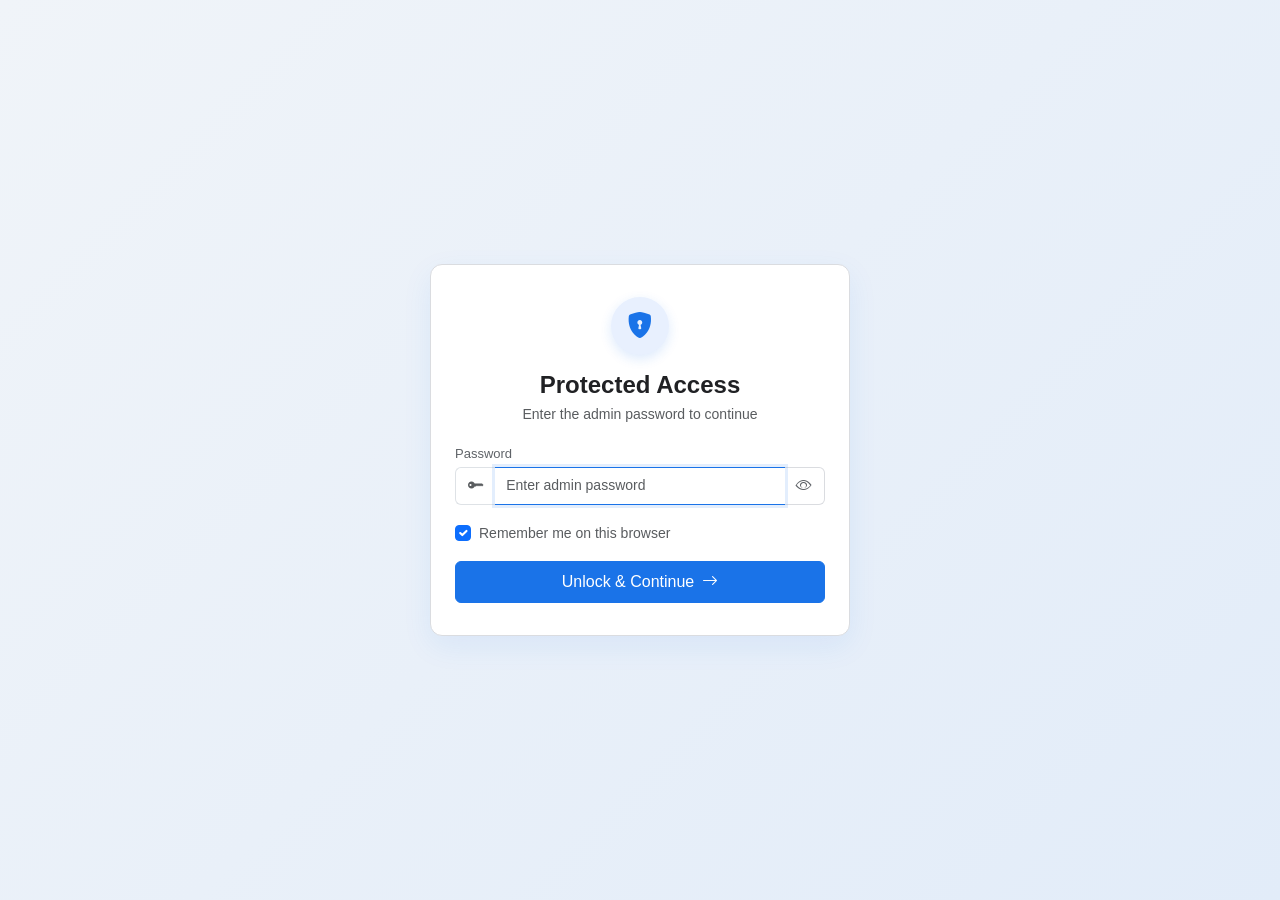
==== preview.html @ 66d14f68 "first commit" ====
<!DOCTYPE html>
<html lang="en">
<head>
    <meta charset="UTF-8">
    <meta name="viewport" content="width=device-width, initial-scale=1.0">
    <title>Quotation Preview</title>
    <link rel="stylesheet" href="https://cdn.jsdelivr.net/npm/bootstrap@5.3.3/dist/css/bootstrap.min.css">
    <link rel="stylesheet" href="https://cdn.jsdelivr.net/npm/bootstrap-icons@1.11.3/font/bootstrap-icons.css">
    <link rel="stylesheet" href="css/style.css">
    <!-- Immediate Authentication Check -->
    <script src="js/auth.js"></script>
</head>
<body class="preview-page">

    <!-- Toolbar (hidden in print) -->
    <div class="preview-toolbar no-print">
        <div class="container d-flex justify-content-center gap-2">
            <button class="btn btn-primary" id="printBtn">
                <i class="bi bi-printer"></i> Print / Save as PDF
            </button>
            <a href="index.html" class="btn btn-outline-secondary">
                <i class="bi bi-arrow-left"></i> Back to Editor
            </a>
        </div>
    </div>

    <!-- A4 Paper -->
    <div class="quotation-paper" id="quotationPaper">

        <!-- Top row: Title + Label -->
        <div class="q-top-row">
            <div class="q-title" id="docType">QUOTATION</div>
            <div class="q-label" id="docLabel">ORIGINAL FOR RECIPIENT</div>
        </div>

        <!-- Company row -->
        <div class="q-company-row">
            <div>
                <div class="q-company-name" id="companyName"></div>
                <div class="q-company-details">
                    <div id="companyPan"></div>
                    <div>
                        <span id="companyMobile"></span>&nbsp;&nbsp;
                        <span id="companyEmail"></span>
                    </div>
                    <div id="companyWebsite"></div>
                </div>
            </div>
            <img id="companyLogo" class="q-logo" alt="Logo" style="display:none">
        </div>

        <hr class="q-sep">

        <!-- Quotation meta -->
        <div class="q-meta">
            <div><span class="q-meta-label">Quotation #</span><strong id="quotationNumber"></strong></div>
            <div><span class="q-meta-label">Quotation date</span><strong id="quotationDate"></strong></div>
            <div><span class="q-meta-label">Valid until</span><strong id="validityDate"></strong></div>
        </div>

        <!-- Customer -->
        <div class="q-customer">
            <div class="q-customer-label">Customer Details:</div>
            <div class="q-customer-name" id="customerName"></div>
        </div>

        <!-- Items table -->
        <table class="q-table">
            <thead>
                <tr>
                    <th style="width:28px; text-align:center">#</th>
                    <th>Item</th>
                    <th style="width:78px; text-align:right">MRP</th>
                    <th style="width:88px; text-align:center">Discount</th>
                    <th style="width:82px; text-align:right">Selling Price</th>
                    <th style="width:58px; text-align:center">Qty</th>
                    <th style="width:82px; text-align:right">Amount</th>
                </tr>
            </thead>
            <tbody id="itemsBody"></tbody>
        </table>

        <!-- Totals -->
        <div class="q-totals-wrapper">
            <table class="q-totals-tbl">
                <tr>
                    <td>Total MRP</td>
                    <td id="totalMRP"></td>
                </tr>
                <tr>
                    <td>Total Discount</td>
                    <td id="totalDiscount"></td>
                </tr>
                <tr class="grand">
                    <td>Total</td>
                    <td id="grandTotal"></td>
                </tr>
            </table>
        </div>

        <!-- Summary row -->
        <div class="q-summary">
            <span id="itemCount"></span>
            <span id="amountWords"></span>
        </div>

        <!-- Footer: UPI + Bank + Signature -->
        <div class="q-footer">
            <!-- UPI -->
            <div class="q-upi" id="upiSection" style="display:none">
                Pay using UPI:
                <img id="upiQr" alt="UPI QR">
            </div>

            <!-- Bank details -->
            <div class="q-bank">
                <div class="q-bank-title">Bank Details:</div>
                <table>
                    <tr><td>Bank:</td><td id="bankName"></td></tr>
                    <tr><td>Account Holder:</td><td id="accountHolder"></td></tr>
                    <tr><td>Account #:</td><td id="accountNumber"></td></tr>
                    <tr><td>IFSC Code:</td><td id="ifscCode"></td></tr>
                    <tr><td>Branch:</td><td id="branchName"></td></tr>
                </table>
            </div>

            <!-- Signature -->
            <div class="q-sig">
                <div class="sig-company" id="sigCompany"></div>
                <div class="sig-images">
                    <img id="signatureImg" alt="Signature" style="display:none">
                    <img id="stampImg" alt="Stamp" style="display:none">
                </div>
                <div class="sig-label">Authorized Signatory</div>
            </div>
        </div>

        <!-- Notes -->
        <div class="q-notes" id="notesSection" style="display:none">
            <strong>Notes:</strong>
            <div id="notesContent"></div>
        </div>

        <!-- Page end -->
        <div class="q-page-end">
            <span>Quotation generated digitally</span>
            <span id="footerQuotationNumber"></span>
        </div>
    </div>

    <script src="js/utils.js"></script>
    <script src="js/preview.js"></script>
</body>
</html>
---- css/style.css ----
/* ===== Variables ===== */
:root {
    --primary: #1a73e8;
    --primary-dark: #1557b0;
    --primary-light: #e8f0fe;
    --text-dark: #202124;
    --text-mid: #3c4043;
    --text-light: #5f6368;
    --border: #dadce0;
    --bg: #f8f9fa;
    --white: #ffffff;
}

/* ===== Base ===== */
body {
    font-family: -apple-system, BlinkMacSystemFont, 'Segoe UI', Roboto, Arial, sans-serif;
    background-color: var(--bg);
    color: var(--text-dark);
}

/* ===== Navbar ===== */
.navbar {
    background-color: var(--white) !important;
    border-bottom: 1px solid var(--border);
    padding: .6rem 0;
}
.navbar-brand {
    font-weight: 600;
    color: var(--primary) !important;
    font-size: 1.2rem;
    gap: .4rem;
    display: flex;
    align-items: center;
}
.nav-link {
    color: var(--text-light) !important;
    font-weight: 500;
    font-size: .9rem;
    padding: .45rem .9rem !important;
    border-radius: 6px;
    transition: .2s;
}
.nav-link:hover,
.nav-link.active {
    color: var(--primary) !important;
    background-color: var(--primary-light);
}

/* ===== Cards ===== */
.card {
    border: 1px solid var(--border);
    border-radius: 8px;
    box-shadow: none;
}
.card-header {
    background-color: var(--white);
    border-bottom: 1px solid var(--border);
    font-weight: 600;
    font-size: .9rem;
    padding: .75rem 1.1rem;
    color: var(--text-dark);
}

/* ===== Forms ===== */
.form-label {
    font-weight: 500;
    font-size: .8125rem;
    color: var(--text-light);
    margin-bottom: .2rem;
}
.form-control,
.form-select {
    border-color: var(--border);
    border-radius: 6px;
    font-size: .875rem;
    padding: .45rem .7rem;
}
.form-control:focus,
.form-select:focus {
    border-color: var(--primary);
    box-shadow: 0 0 0 3px rgba(26,115,232,.12);
}

/* ===== Buttons ===== */
.btn-primary {
    background-color: var(--primary);
    border-color: var(--primary);
    border-radius: 6px;
    font-weight: 500;
}
.btn-primary:hover {
    background-color: var(--primary-dark);
    border-color: var(--primary-dark);
}
.btn-outline-primary {
    color: var(--primary);
    border-color: var(--primary);
    border-radius: 6px;
}
.btn-outline-primary:hover {
    background-color: var(--primary);
    color: #fff;
}

/* ===== Page header ===== */
.page-header {
    padding: 1.2rem 0 .8rem;
}
.page-header h4 {
    font-weight: 600;
    font-size: 1.25rem;
    margin: 0;
    display: flex;
    align-items: center;
    gap: .5rem;
}

/* ===== Upload area ===== */
.upload-area {
    border: 2px dashed var(--border);
    border-radius: 8px;
    padding: 1.2rem;
    text-align: center;
    cursor: pointer;
    transition: .2s;
    background: var(--bg);
}
.upload-area:hover {
    border-color: var(--primary);
    background: var(--primary-light);
}
.upload-area i {
    font-size: 1.4rem;
    color: var(--text-light);
}
.upload-area p {
    margin: .35rem 0 0;
    font-size: .8rem;
    color: var(--text-light);
}
.image-preview {
    margin-top: .5rem;
}
.image-preview img {
    max-height: 80px;
    border-radius: 4px;
    border: 1px solid var(--border);
}

/* ===== Items table ===== */
.items-table {
    font-size: .85rem;
    margin: 0;
}
.items-table thead {
    background-color: var(--primary);
    color: #fff;
}
.items-table thead th {
    font-weight: 500;
    padding: .55rem .5rem;
    white-space: nowrap;
    border: none;
    font-size: .8rem;
}
.items-table tbody td {
    vertical-align: middle;
    padding: .45rem .4rem;
}

/* ===== Totals ===== */
.totals-section {
    background: var(--bg);
    border-radius: 8px;
    padding: .8rem 1rem;
    border: 1px solid var(--border);
}
.total-row {
    display: flex;
    justify-content: space-between;
    padding: .3rem 0;
    font-size: .875rem;
}
.total-row.grand-total {
    font-size: 1.1rem;
    font-weight: 700;
    border-top: 2px solid var(--primary);
    padding-top: .5rem;
    margin-top: .25rem;
    color: var(--primary);
}

/* ===== Settings Warning ===== */
.settings-warning {
    background: #fff3cd;
    border: 1px solid #ffecb5;
    border-radius: 8px;
    padding: .65rem 1rem;
    font-size: .875rem;
    display: flex;
    align-items: center;
    gap: .5rem;
}
.settings-warning i {
    color: #856404;
}

/* ===== Toast ===== */
.toast-container {
    z-index: 9999;
}

/* =======================================================
   PREVIEW PAGE
   ======================================================= */
.preview-page {
    background: #d0d0d0;
    min-height: 100vh;
    padding: 1.5rem 0 3rem;
}
.preview-toolbar {
    background: var(--white);
    border-bottom: 1px solid var(--border);
    padding: .65rem 0;
    position: sticky;
    top: 0;
    z-index: 100;
    margin-bottom: 1.5rem;
}

/* ===== A4 Paper ===== */
.quotation-paper {
    width: 210mm;
    min-height: 297mm;
    background: #fff;
    margin: 0 auto;
    padding: 14mm 16mm 10mm;
    box-shadow: 0 2px 12px rgba(0,0,0,.18);
    font-family: -apple-system, BlinkMacSystemFont, 'Segoe UI', Roboto, Arial, sans-serif;
    font-size: 9.5pt;
    color: #000;
    line-height: 1.5;
}

/* -- Header -- */
.q-top-row {
    display: flex;
    justify-content: space-between;
    align-items: baseline;
    margin-bottom: .15rem;
}
.q-title {
    font-size: 13pt;
    color: var(--primary);
    font-style: italic;
    font-weight: 600;
    letter-spacing: 3.5px;
    text-transform: uppercase;
}
.q-label {
    font-size: 8.5pt;
    color: #666;
    text-transform: uppercase;
    letter-spacing: .5px;
}
.q-company-row {
    display: flex;
    justify-content: space-between;
    align-items: flex-start;
    margin-bottom: .5rem;
}
.q-company-name {
    font-size: 15pt;
    font-weight: 700;
    margin-bottom: .1rem;
    color: #000;
}
.q-company-details {
    font-size: 8.5pt;
    color: #333;
    line-height: 1.7;
}
.q-logo {
    width: 68px;
    height: 68px;
    object-fit: contain;
    flex-shrink: 0;
}
.q-sep {
    border: none;
    border-top: 2px solid var(--primary);
    margin: .6rem 0;
}

/* -- Meta -- */
.q-meta {
    display: flex;
    gap: 2rem;
    font-size: 9pt;
    margin-bottom: .6rem;
    flex-wrap: wrap;
}
.q-meta strong {
    color: #000;
}

/* -- Customer -- */
.q-customer {
    margin-bottom: .7rem;
    font-size: 9pt;
}
.q-customer-label {
    color: var(--text-light);
    font-size: 8.5pt;
    margin-bottom: .1rem;
}
.q-customer-name {
    font-weight: 600;
    font-size: 9.5pt;
}

/* -- Table -- */
.q-table {
    width: 100%;
    border-collapse: collapse;
    font-size: 8.5pt;
}
.q-table thead {
    background: var(--primary);
    color: #fff;
}
.q-table thead th {
    padding: 5px 7px;
    font-weight: 500;
    border: 1px solid var(--primary);
}
.q-table tbody td {
    padding: 6px 7px;
    border: 1px solid #ddd;
    vertical-align: top;
}
.q-table .desc-text {
    font-size: 8pt;
    color: #444;
    margin-top: 2px;
    line-height: 1.45;
}

/* -- Totals -- */
.q-totals-wrapper {
    display: flex;
    justify-content: flex-end;
    border: 1px solid #ddd;
    border-top: none;
}
.q-totals-tbl {
    min-width: 240px;
}
.q-totals-tbl td {
    padding: 3px 10px;
    font-size: 9pt;
}
.q-totals-tbl td:last-child {
    text-align: right;
    font-weight: 500;
}
.q-totals-tbl .grand td {
    font-size: 11.5pt;
    font-weight: 700;
    border-top: 1px solid #333;
    padding-top: 5px;
}

/* -- Summary row -- */
.q-summary {
    display: flex;
    justify-content: space-between;
    font-size: 8pt;
    border: 1px solid #ddd;
    border-top: none;
    padding: 3px 7px;
    background: #fafafa;
    flex-wrap: wrap;
    gap: .25rem;
}

/* -- Footer -- */
.q-footer {
    display: flex;
    gap: .75rem;
    margin-top: 1.2rem;
    padding-top: .8rem;
    border-top: 1px solid #ddd;
    align-items: flex-start;
}
.q-upi {
    flex: 0 0 auto;
    font-size: 8pt;
    font-weight: 600;
}
.q-upi img {
    width: 75px;
    height: 75px;
    display: block;
    margin-top: 3px;
}
.q-bank {
    flex: 1;
    font-size: 8.5pt;
}
.q-bank-title {
    font-weight: 600;
    margin-bottom: 2px;
}
.q-bank table td {
    padding: 1px 6px 1px 0;
    vertical-align: top;
}
.q-bank table td:first-child {
    font-weight: 600;
    white-space: nowrap;
}
.q-sig {
    flex: 0 0 180px;
    text-align: right;
    font-size: 8.5pt;
}
.q-sig .sig-company {
    font-size: 8pt;
    color: #444;
    margin-bottom: .5rem;
}
.q-sig .sig-images {
    min-height: 40px;
    margin: .3rem 0;
}
.q-sig .sig-images img {
    max-height: 40px;
    vertical-align: bottom;
}
.q-sig .sig-images img + img {
    margin-left: .5rem;
}
.q-sig .sig-label {
    font-size: 8pt;
    font-style: italic;
    color: #555;
}

/* -- Notes -- */
.q-notes {
    margin-top: .8rem;
    font-size: 8pt;
    color: #333;
    line-height: 1.6;
}
.q-notes strong {
    display: block;
    margin-bottom: .15rem;
    font-size: 8.5pt;
}

/* -- Page bottom -- */
.q-page-end {
    font-size: 7.5pt;
    color: #888;
    margin-top: .7rem;
    padding-top: .4rem;
    border-top: 1px solid #e0e0e0;
    display: flex;
    justify-content: space-between;
}

/* =======================================================
   PRINT
   ======================================================= */
@media print {
    .preview-toolbar,
    .no-print {
        display: none !important;
    }
    body {
        background: #fff;
        margin: 0;
        padding: 0;
    }
    .preview-page {
        background: #fff;
        padding: 0;
    }
    .quotation-paper {
        box-shadow: none;
        margin: 0;
        padding: 8mm 10mm;
        width: 100%;
        min-height: auto;
    }
    @page {
        size: A4;
        margin: 5mm;
    }
}

/* =======================================================
   RESPONSIVE
   ======================================================= */
@media (max-width: 991px) {
    .quotation-paper {
        width: 100%;
        min-height: auto;
        padding: 5mm;
        font-size: 8.5pt;
    }
    .q-company-name { font-size: 12pt; }
    .q-logo { width: 50px; height: 50px; }
}

@media (max-width: 767px) {
    .quotation-paper {
        padding: 4mm;
        margin: 0 .5rem;
    }
    .q-meta {
        flex-direction: column;
        gap: .15rem;
    }
    .q-footer {
        flex-direction: column;
    }
    .q-sig {
        flex: none;
        text-align: left;
    }
    .q-summary {
        flex-direction: column;
    }
    .card-body {
        padding: .7rem;
    }
    .items-table {
        font-size: .75rem;
    }
}

@media (max-width: 575px) {
    .page-header h4 {
        font-size: 1.05rem;
    }
    .navbar-brand {
        font-size: 1rem;
    }
    .q-company-name { font-size: 11pt; }
    .q-totals-tbl .grand td { font-size: 10pt; }
}

/* =======================================================
   LOGIN & AUTH STYLES
   ======================================================= */
.login-body {
    min-height: 100vh;
    background: linear-gradient(135deg, #f0f4f9 0%, #e2ecf9 100%);
    display: flex;
    align-items: center;
    justify-content: center;
    padding: 1.5rem;
}

.login-card {
    width: 100%;
    max-width: 420px;
    background: var(--white);
    border: 1px solid var(--border);
    border-radius: 12px;
    box-shadow: 0 10px 30px rgba(26, 115, 232, 0.08);
    overflow: hidden;
}

.login-header {
    text-align: center;
    padding: 2rem 1.5rem 1rem;
}

.login-icon-badge {
    width: 58px;
    height: 58px;
    margin: 0 auto 1rem;
    background-color: var(--primary-light);
    color: var(--primary);
    border-radius: 50%;
    display: flex;
    align-items: center;
    justify-content: center;
    font-size: 1.6rem;
    box-shadow: 0 4px 12px rgba(26, 115, 232, 0.15);
}

.login-body-content {
    padding: 0 1.5rem 2rem;
}

.password-toggle-btn {
    border-color: var(--border);
    background: var(--white);
    color: var(--text-light);
}

.password-toggle-btn:hover {
    background: var(--bg);
    color: var(--text-dark);
}

.shake {
    animation: shakeAnim 0.4s ease-in-out;
}

@keyframes shakeAnim {
    0%, 100% { transform: translateX(0); }
    20%, 60% { transform: translateX(-8px); }
    40%, 80% { transform: translateX(8px); }
}

.nav-logout {
    color: #dc3545 !important;
}
.nav-logout:hover {
    background-color: #fee2e2 !important;
    color: #b02a37 !important;
}

/* =======================================================
   QUOTATION DOCUMENT DESIGN
   ======================================================= */
.quotation-paper {
    padding: 12mm 12mm 9mm;
    font-family: Arial, Helvetica, sans-serif;
    font-size: 9pt;
    line-height: 1.4;
    color: #17212b;
}
.q-top-row {
    align-items: center;
    margin-bottom: 2mm;
}
.q-title {
    font-size: 15pt;
    font-style: normal;
    font-weight: 700;
    letter-spacing: 2.2px;
}
.q-label {
    color: #566273;
    font-size: 7.5pt;
    font-weight: 700;
    letter-spacing: .8px;
}
.q-company-row {
    align-items: center;
    margin-bottom: 3mm;
}
.q-company-name {
    font-size: 16pt;
    letter-spacing: -.25px;
    margin-bottom: 1mm;
}
.q-company-details {
    color: #394656;
    font-size: 8.25pt;
    line-height: 1.45;
}
.q-logo {
    width: 23mm;
    height: 23mm;
    padding: 1mm;
}
.q-sep {
    border-top: 1.5px solid var(--primary);
    margin: 3mm 0 4mm;
}
.q-meta {
    display: grid;
    grid-template-columns: 1.2fr 1fr 1fr;
    gap: 3mm;
    margin: 0 0 4mm;
    padding: 2.5mm 0;
    border-bottom: 1px solid #dbe2ea;
    font-size: 8.5pt;
}
.q-meta > div {
    min-width: 0;
}
.q-meta-label {
    display: block;
    margin-bottom: .5mm;
    color: #667386;
    font-size: 7pt;
    font-weight: 700;
    letter-spacing: .45px;
    text-transform: uppercase;
}
.q-meta strong {
    overflow-wrap: anywhere;
}
.q-customer {
    margin-bottom: 4mm;
    font-size: 8.5pt;
}
.q-customer-label {
    margin-bottom: 1mm;
    color: #667386;
    font-size: 7pt;
    font-weight: 700;
    letter-spacing: .45px;
    text-transform: uppercase;
}
.q-customer-name {
    font-size: 9pt;
}
.q-table {
    font-size: 8pt;
    line-height: 1.35;
}
.q-table thead {
    display: table-header-group;
    background: #f1f5fb;
    color: #17212b;
}
.q-table thead th {
    padding: 2mm 1.5mm;
    border: 0;
    border-top: 1.5px solid var(--primary);
    border-bottom: 1px solid var(--primary);
    font-size: 7.5pt;
    font-weight: 700;
    white-space: nowrap;
}
.q-table tbody tr:nth-child(even) {
    background: #f6f8fb;
}
.q-table tbody tr {
    break-inside: avoid;
    page-break-inside: avoid;
}
.q-table tbody td {
    padding: 2mm 1.5mm;
    border: 0;
    border-bottom: 1px solid #dce3eb;
    vertical-align: top;
}
.q-table tbody td:first-child {
    color: #536174;
}
.q-table tbody td:nth-last-child(-n+3) {
    white-space: nowrap;
}
.q-table .desc-text {
    margin-top: 1mm;
    color: #3f4b59;
    font-size: 7.6pt;
    line-height: 1.38;
}
.q-totals-wrapper {
    margin-top: 0;
    border: 0;
}
.q-totals-tbl {
    min-width: 67mm;
    border-bottom: 1px solid #aeb9c7;
}
.q-totals-tbl td {
    padding: 1.2mm 2mm;
    font-size: 8.25pt;
}
.q-totals-tbl td:first-child {
    color: #394656;
    font-weight: 600;
}
.q-totals-tbl .grand td {
    padding-top: 2mm;
    border-top: 1.5px solid #17212b;
    color: #17212b;
    font-size: 12pt;
}
.q-summary {
    gap: 1mm 5mm;
    padding: 2mm 0;
    border: 0;
    border-bottom: 1px solid #dce3eb;
    background: transparent;
    color: #4e5a69;
    font-size: 7.5pt;
}
#amountWords {
    text-align: right;
}
.q-footer {
    display: grid;
    grid-template-columns: 25mm minmax(55mm, 1fr) minmax(38mm, .8fr);
    gap: 5mm;
    margin-top: 4mm;
    padding-top: 3mm;
    border-top: 1px solid #cbd4df;
}
.q-upi,
.q-bank,
.q-sig {
    font-size: 7.7pt;
}
.q-upi {
    color: #253244;
    font-weight: 700;
}
.q-upi img {
    width: 23mm;
    height: 23mm;
    object-fit: contain;
}
.q-bank-title {
    margin-bottom: 1mm;
    color: #253244;
    font-size: 8.5pt;
}
.q-bank table {
    width: 100%;
}
.q-bank table td {
    padding: .5mm 1.5mm .5mm 0;
    overflow-wrap: anywhere;
}
.q-bank table td:first-child {
    color: #586576;
    font-weight: 600;
}
.q-sig {
    text-align: center;
}
.q-sig .sig-company {
    min-height: 6mm;
    margin-bottom: 1mm;
    color: #394656;
    font-size: 7.5pt;
}
.q-sig .sig-images {
    min-height: 13mm;
    margin: 1mm 0;
}
.q-sig .sig-images img {
    max-width: 23mm;
    max-height: 13mm;
    object-fit: contain;
}
.q-sig .sig-label {
    padding-top: 1.5mm;
    border-top: 1px solid #9ba7b5;
    color: #536174;
    font-size: 7.25pt;
    font-style: normal;
}
.q-notes {
    margin-top: 4mm;
    padding-top: 2.5mm;
    border-top: 1px solid #dce3eb;
    color: #394656;
    font-size: 7.5pt;
    line-height: 1.45;
}
.q-notes strong {
    color: #253244;
    font-size: 8pt;
}
.q-page-end {
    margin-top: 4mm;
    padding-top: 2mm;
    border-top: 1px solid #cbd4df;
    color: #647184;
    font-size: 7pt;
}

@media print {
    html, body {
        -webkit-print-color-adjust: exact;
        print-color-adjust: exact;
    }
    .quotation-paper {
        padding: 5mm 7mm;
        width: 100%;
    }
    .q-footer,
    .q-totals-wrapper,
    .q-summary,
    .q-notes {
        break-inside: avoid;
        page-break-inside: avoid;
    }
    @page {
        size: A4;
        margin: 7mm;
    }
}

@media (max-width: 767px) {
    .q-meta {
        grid-template-columns: 1fr;
        gap: 2mm;
    }
    .q-footer {
        grid-template-columns: 1fr 1fr;
    }
    .q-sig {
        grid-column: 1 / -1;
    }
}
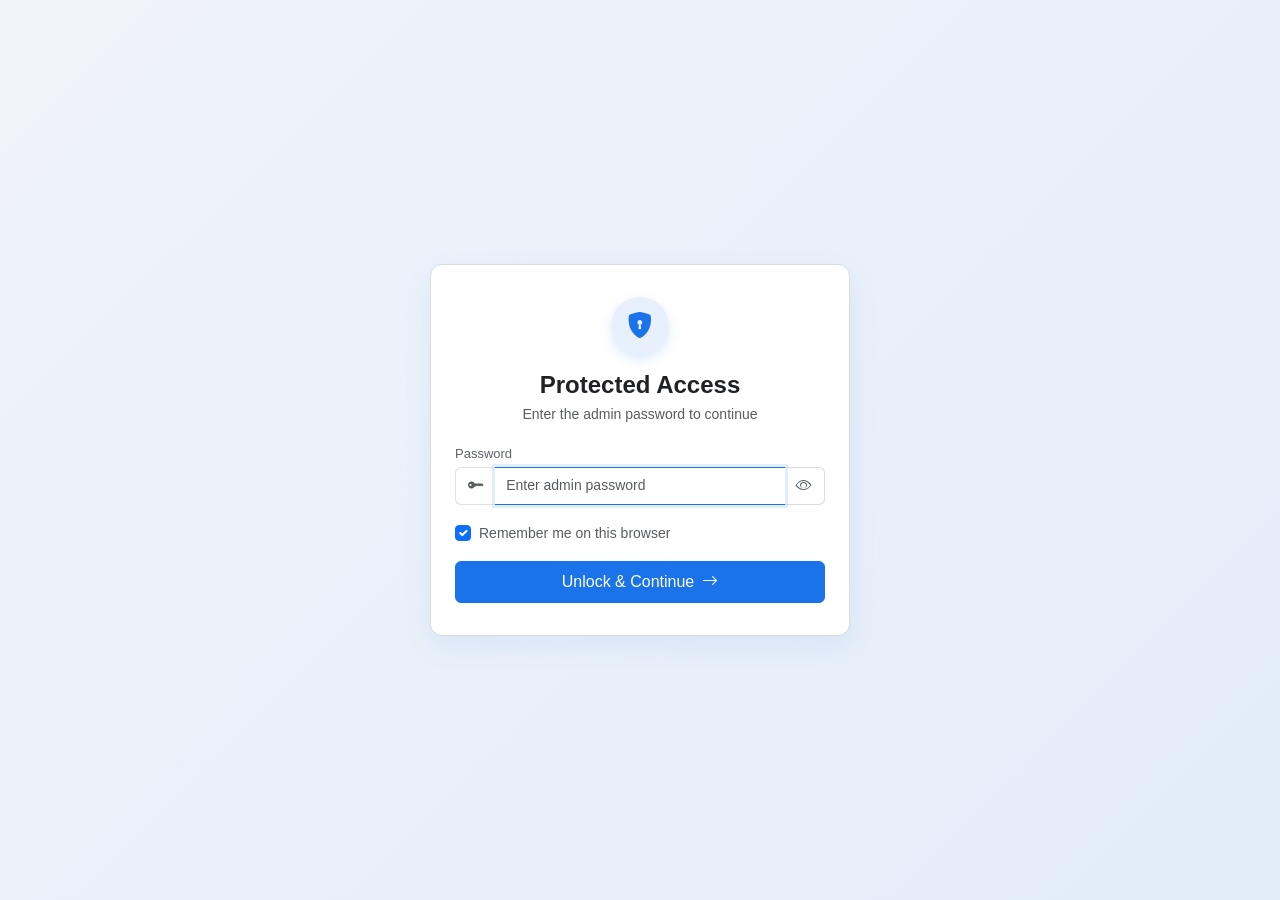
==== commit 3069ceae: "few cahnges" ====
--- a/preview.html
+++ b/preview.html
@@ -53,9 +53,9 @@
 
         <!-- Quotation meta -->
         <div class="q-meta">
-            <div><span class="q-meta-label">Quotation #</span><strong id="quotationNumber"></strong></div>
-            <div><span class="q-meta-label">Quotation date</span><strong id="quotationDate"></strong></div>
-            <div><span class="q-meta-label">Valid until</span><strong id="validityDate"></strong></div>
+            <div><strong>Quotation ID:</strong> <span id="quotationNumber"></span></div>
+            <div><strong>Quotation Date:</strong> <span id="quotationDate"></span></div>
+            <div><strong>Validity:</strong> <span id="validityDate"></span></div>
         </div>
 
         <!-- Customer -->
@@ -143,8 +143,8 @@
 
         <!-- Page end -->
         <div class="q-page-end">
-            <span>Quotation generated digitally</span>
-            <span id="footerQuotationNumber"></span>
+            <span>Page 1/1</span>
+            <span>&bull; This is a digitally signed document.</span>
         </div>
     </div>
 
--- a/css/style.css
+++ b/css/style.css
@@ -234,7 +234,7 @@
     min-height: 297mm;
     background: #fff;
     margin: 0 auto;
-    padding: 14mm 16mm 10mm;
+    padding: 7mm 8mm 6mm;
     box-shadow: 0 2px 12px rgba(0,0,0,.18);
     font-family: -apple-system, BlinkMacSystemFont, 'Segoe UI', Roboto, Arial, sans-serif;
     font-size: 9.5pt;
@@ -252,7 +252,7 @@
 .q-title {
     font-size: 13pt;
     color: var(--primary);
-    font-style: italic;
+    font-style: normal;
     font-weight: 600;
     letter-spacing: 3.5px;
     text-transform: uppercase;
@@ -323,27 +323,46 @@
 .q-table {
     width: 100%;
     border-collapse: collapse;
-    font-size: 8.5pt;
+    font-size: 8pt;
+    line-height: 1.35;
 }
 .q-table thead {
-    background: var(--primary);
-    color: #fff;
+    background: #f1f6ff;
+    color: #202124;
 }
 .q-table thead th {
-    padding: 5px 7px;
-    font-weight: 500;
-    border: 1px solid var(--primary);
+    padding: 4px 5px;
+    font-weight: 700;
+    font-size: 7.5pt;
+    white-space: nowrap;
+    border: 0;
+    border-top: 1.5px solid var(--primary);
+    border-bottom: 1px solid var(--primary);
 }
 .q-table tbody td {
-    padding: 6px 7px;
-    border: 1px solid #ddd;
+    padding: 4px 5px;
+    border: 0;
+    border-bottom: 1px solid #a8c3e8;
     vertical-align: top;
 }
+.q-table tbody tr:nth-child(even) {
+    background-color: #f4f5f6;
+}
+.q-table tbody tr {
+    break-inside: avoid;
+    page-break-inside: avoid;
+}
+.q-table tbody td:first-child {
+    text-align: center;
+}
+.q-table tbody td:nth-last-child(-n+3) {
+    white-space: nowrap;
+}
 .q-table .desc-text {
-    font-size: 8pt;
-    color: #444;
+    font-size: 7.7pt;
+    color: #343a40;
     margin-top: 2px;
-    line-height: 1.45;
+    line-height: 1.4;
 }
 
 /* -- Totals -- */
@@ -491,13 +510,13 @@
     .quotation-paper {
         box-shadow: none;
         margin: 0;
-        padding: 8mm 10mm;
+        padding: 4mm 5mm 3mm;
         width: 100%;
         min-height: auto;
     }
     @page {
         size: A4;
-        margin: 5mm;
+        margin: 3mm;
     }
 }
 
@@ -551,6 +570,71 @@
     }
     .q-company-name { font-size: 11pt; }
     .q-totals-tbl .grand td { font-size: 10pt; }
+
+    /* Stack each line item into a compact, labeled card on phones. */
+    .items-table,
+    .items-table tbody {
+        display: block;
+        width: 100%;
+    }
+    .items-table thead {
+        display: none;
+    }
+    .items-table tbody tr {
+        display: grid;
+        grid-template-columns: minmax(0, 1fr) minmax(0, 1fr);
+        gap: .35rem .55rem;
+        padding: .65rem;
+        border: 1px solid var(--border);
+        border-radius: 8px;
+        margin: .6rem .5rem;
+        background: #fff;
+    }
+    .items-table tbody td {
+        display: block;
+        min-width: 0;
+        padding: 0;
+        border: 0;
+        text-align: left !important;
+    }
+    .items-table tbody td:nth-child(1) {
+        display: none;
+    }
+    .items-table tbody td:nth-child(2) {
+        grid-column: 1 / -1;
+    }
+    .items-table tbody td:nth-child(2) .item-name {
+        font-weight: 600;
+    }
+    .items-table tbody td:nth-child(2) .item-desc {
+        width: 100%;
+    }
+    .items-table tbody td:nth-child(3)::before,
+    .items-table tbody td:nth-child(4)::before,
+    .items-table tbody td:nth-child(5)::before,
+    .items-table tbody td:nth-child(6)::before,
+    .items-table tbody td:nth-child(7)::before {
+        display: block;
+        margin-bottom: .15rem;
+        color: var(--text-light);
+        font-size: .7rem;
+        font-weight: 600;
+    }
+    .items-table tbody td:nth-child(3)::before { content: 'MRP'; }
+    .items-table tbody td:nth-child(4)::before { content: 'Discount'; }
+    .items-table tbody td:nth-child(5)::before { content: 'Selling Price'; }
+    .items-table tbody td:nth-child(6)::before { content: 'Quantity'; }
+    .items-table tbody td:nth-child(7)::before { content: 'Amount'; }
+    .items-table tbody td:nth-child(4) .item-disc {
+        margin-top: .3rem !important;
+    }
+    .items-table tbody td:nth-child(6) .input-group {
+        width: 100%;
+    }
+    .items-table tbody td:nth-child(8) {
+        grid-column: 1 / -1;
+        justify-self: end;
+    }
 }
 
 /* =======================================================
@@ -627,286 +711,3 @@
     color: #b02a37 !important;
 }
 
-/* =======================================================
-   QUOTATION DOCUMENT DESIGN
-   ======================================================= */
-.quotation-paper {
-    padding: 12mm 12mm 9mm;
-    font-family: Arial, Helvetica, sans-serif;
-    font-size: 9pt;
-    line-height: 1.4;
-    color: #17212b;
-}
-.q-top-row {
-    align-items: center;
-    margin-bottom: 2mm;
-}
-.q-title {
-    font-size: 15pt;
-    font-style: normal;
-    font-weight: 700;
-    letter-spacing: 2.2px;
-}
-.q-label {
-    color: #566273;
-    font-size: 7.5pt;
-    font-weight: 700;
-    letter-spacing: .8px;
-}
-.q-company-row {
-    align-items: center;
-    margin-bottom: 3mm;
-}
-.q-company-name {
-    font-size: 16pt;
-    letter-spacing: -.25px;
-    margin-bottom: 1mm;
-}
-.q-company-details {
-    color: #394656;
-    font-size: 8.25pt;
-    line-height: 1.45;
-}
-.q-logo {
-    width: 23mm;
-    height: 23mm;
-    padding: 1mm;
-}
-.q-sep {
-    border-top: 1.5px solid var(--primary);
-    margin: 3mm 0 4mm;
-}
-.q-meta {
-    display: grid;
-    grid-template-columns: 1.2fr 1fr 1fr;
-    gap: 3mm;
-    margin: 0 0 4mm;
-    padding: 2.5mm 0;
-    border-bottom: 1px solid #dbe2ea;
-    font-size: 8.5pt;
-}
-.q-meta > div {
-    min-width: 0;
-}
-.q-meta-label {
-    display: block;
-    margin-bottom: .5mm;
-    color: #667386;
-    font-size: 7pt;
-    font-weight: 700;
-    letter-spacing: .45px;
-    text-transform: uppercase;
-}
-.q-meta strong {
-    overflow-wrap: anywhere;
-}
-.q-customer {
-    margin-bottom: 4mm;
-    font-size: 8.5pt;
-}
-.q-customer-label {
-    margin-bottom: 1mm;
-    color: #667386;
-    font-size: 7pt;
-    font-weight: 700;
-    letter-spacing: .45px;
-    text-transform: uppercase;
-}
-.q-customer-name {
-    font-size: 9pt;
-}
-.q-table {
-    font-size: 8pt;
-    line-height: 1.35;
-}
-.q-table thead {
-    display: table-header-group;
-    background: #f1f5fb;
-    color: #17212b;
-}
-.q-table thead th {
-    padding: 2mm 1.5mm;
-    border: 0;
-    border-top: 1.5px solid var(--primary);
-    border-bottom: 1px solid var(--primary);
-    font-size: 7.5pt;
-    font-weight: 700;
-    white-space: nowrap;
-}
-.q-table tbody tr:nth-child(even) {
-    background: #f6f8fb;
-}
-.q-table tbody tr {
-    break-inside: avoid;
-    page-break-inside: avoid;
-}
-.q-table tbody td {
-    padding: 2mm 1.5mm;
-    border: 0;
-    border-bottom: 1px solid #dce3eb;
-    vertical-align: top;
-}
-.q-table tbody td:first-child {
-    color: #536174;
-}
-.q-table tbody td:nth-last-child(-n+3) {
-    white-space: nowrap;
-}
-.q-table .desc-text {
-    margin-top: 1mm;
-    color: #3f4b59;
-    font-size: 7.6pt;
-    line-height: 1.38;
-}
-.q-totals-wrapper {
-    margin-top: 0;
-    border: 0;
-}
-.q-totals-tbl {
-    min-width: 67mm;
-    border-bottom: 1px solid #aeb9c7;
-}
-.q-totals-tbl td {
-    padding: 1.2mm 2mm;
-    font-size: 8.25pt;
-}
-.q-totals-tbl td:first-child {
-    color: #394656;
-    font-weight: 600;
-}
-.q-totals-tbl .grand td {
-    padding-top: 2mm;
-    border-top: 1.5px solid #17212b;
-    color: #17212b;
-    font-size: 12pt;
-}
-.q-summary {
-    gap: 1mm 5mm;
-    padding: 2mm 0;
-    border: 0;
-    border-bottom: 1px solid #dce3eb;
-    background: transparent;
-    color: #4e5a69;
-    font-size: 7.5pt;
-}
-#amountWords {
-    text-align: right;
-}
-.q-footer {
-    display: grid;
-    grid-template-columns: 25mm minmax(55mm, 1fr) minmax(38mm, .8fr);
-    gap: 5mm;
-    margin-top: 4mm;
-    padding-top: 3mm;
-    border-top: 1px solid #cbd4df;
-}
-.q-upi,
-.q-bank,
-.q-sig {
-    font-size: 7.7pt;
-}
-.q-upi {
-    color: #253244;
-    font-weight: 700;
-}
-.q-upi img {
-    width: 23mm;
-    height: 23mm;
-    object-fit: contain;
-}
-.q-bank-title {
-    margin-bottom: 1mm;
-    color: #253244;
-    font-size: 8.5pt;
-}
-.q-bank table {
-    width: 100%;
-}
-.q-bank table td {
-    padding: .5mm 1.5mm .5mm 0;
-    overflow-wrap: anywhere;
-}
-.q-bank table td:first-child {
-    color: #586576;
-    font-weight: 600;
-}
-.q-sig {
-    text-align: center;
-}
-.q-sig .sig-company {
-    min-height: 6mm;
-    margin-bottom: 1mm;
-    color: #394656;
-    font-size: 7.5pt;
-}
-.q-sig .sig-images {
-    min-height: 13mm;
-    margin: 1mm 0;
-}
-.q-sig .sig-images img {
-    max-width: 23mm;
-    max-height: 13mm;
-    object-fit: contain;
-}
-.q-sig .sig-label {
-    padding-top: 1.5mm;
-    border-top: 1px solid #9ba7b5;
-    color: #536174;
-    font-size: 7.25pt;
-    font-style: normal;
-}
-.q-notes {
-    margin-top: 4mm;
-    padding-top: 2.5mm;
-    border-top: 1px solid #dce3eb;
-    color: #394656;
-    font-size: 7.5pt;
-    line-height: 1.45;
-}
-.q-notes strong {
-    color: #253244;
-    font-size: 8pt;
-}
-.q-page-end {
-    margin-top: 4mm;
-    padding-top: 2mm;
-    border-top: 1px solid #cbd4df;
-    color: #647184;
-    font-size: 7pt;
-}
-
-@media print {
-    html, body {
-        -webkit-print-color-adjust: exact;
-        print-color-adjust: exact;
-    }
-    .quotation-paper {
-        padding: 5mm 7mm;
-        width: 100%;
-    }
-    .q-footer,
-    .q-totals-wrapper,
-    .q-summary,
-    .q-notes {
-        break-inside: avoid;
-        page-break-inside: avoid;
-    }
-    @page {
-        size: A4;
-        margin: 7mm;
-    }
-}
-
-@media (max-width: 767px) {
-    .q-meta {
-        grid-template-columns: 1fr;
-        gap: 2mm;
-    }
-    .q-footer {
-        grid-template-columns: 1fr 1fr;
-    }
-    .q-sig {
-        grid-column: 1 / -1;
-    }
-}
-
